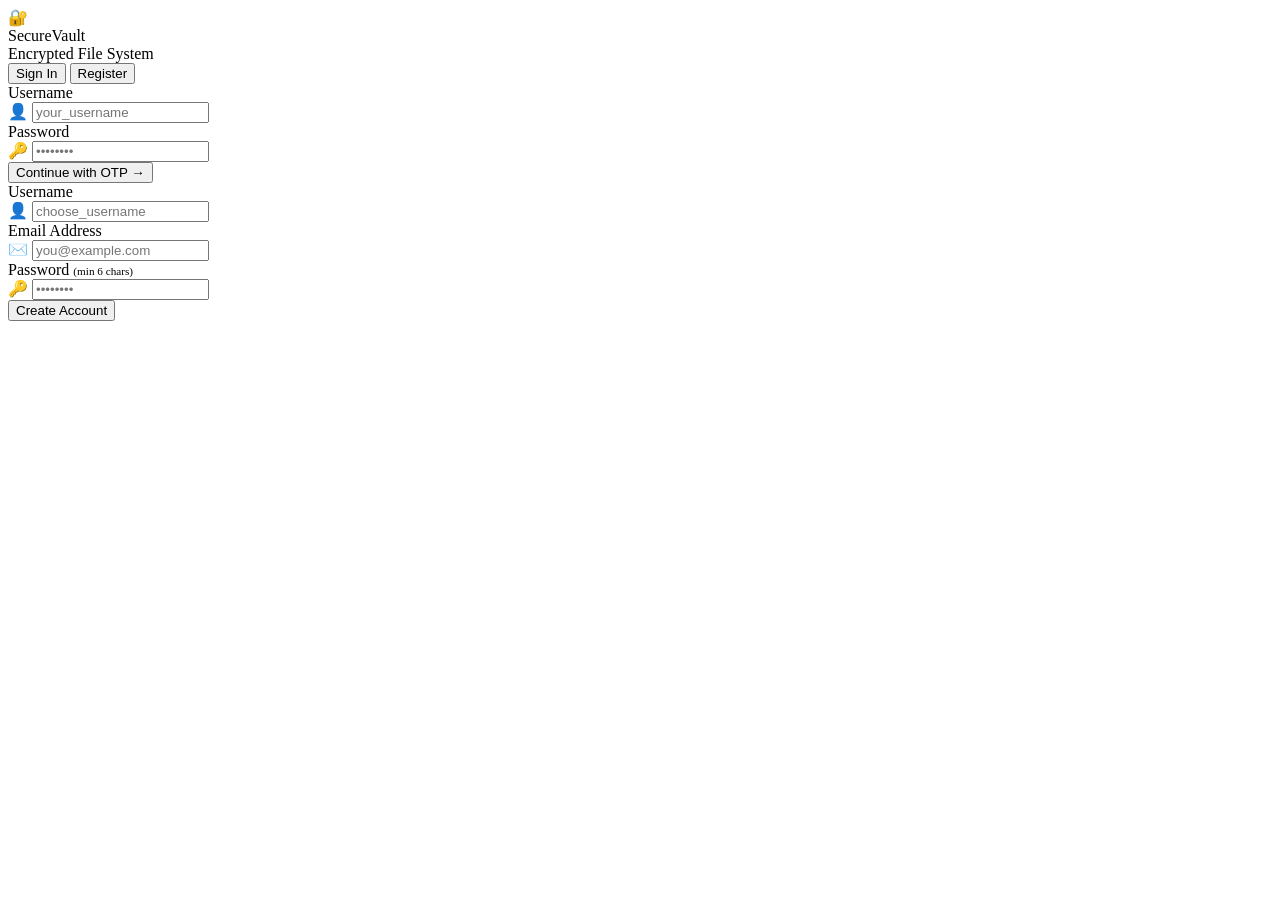
==== index.html @ e51d2312 "added frontend files to repo root" ====
<!DOCTYPE html>
<html lang="en">
<head>
  <meta charset="UTF-8" />
  <meta name="viewport" content="width=device-width, initial-scale=1.0" />
  <title>SecureVault — Sign In</title>
  <link rel="stylesheet" href="/css/style.css" />
</head>
<body>

<div class="bg-mesh" aria-hidden="true"></div>
<div id="toast-container"></div>

<div class="page-auth">
  <div class="glass-card auth-card fade-up">

    <!-- Logo -->
    <div class="logomark">
      <div class="logomark-icon">🔐</div>
      <div>
        <div class="logomark-name">SecureVault</div>
        <div class="logomark-tagline">Encrypted File System</div>
      </div>
    </div>

    <!-- Tabs -->
    <div class="auth-tabs" id="auth-tabs">
      <button class="tab-btn active" onclick="showTab('login')">Sign In</button>
      <button class="tab-btn"        onclick="showTab('register')">Register</button>
    </div>

    <!-- ── LOGIN PANEL ────────────────────────────────────────── -->
    <div class="tab-panel active" id="panel-login">

      <!-- Step 1: Credentials -->
      <div id="step-credentials">
        <div class="form-group">
          <label class="form-label">Username</label>
          <div class="input-wrap">
            <span class="input-icon">👤</span>
            <input class="form-input" type="text" id="login-username"
                   placeholder="your_username" autocomplete="username" />
          </div>
        </div>
        <div class="form-group">
          <label class="form-label">Password</label>
          <div class="input-wrap">
            <span class="input-icon">🔑</span>
            <input class="form-input" type="password" id="login-password"
                   placeholder="••••••••" autocomplete="current-password" />
          </div>
        </div>
        <button class="btn btn-primary" onclick="login()" id="btn-login">
          Continue with OTP →
        </button>
        <div class="alert" id="login-alert"></div>
      </div>

      <!-- Step 2: OTP — single clean input (Task 5 fix) -->
      <div id="step-otp" style="display:none;">

        <div class="info-box">
          <span class="info-box-icon">✉️</span>
          <span>A 6-digit OTP has been sent to your <strong>registered email</strong>.<br/>
          If email is not configured, check the server console.</span>
        </div>

        <div class="form-group">
          <label class="form-label">One-Time Password</label>
          <div class="input-wrap">
            <span class="input-icon">🔐</span>
            <input class="form-input otp-single" type="text" id="otp-code"
                   placeholder="000000" maxlength="6"
                   inputmode="numeric" autocomplete="one-time-code"
                   onkeydown="if(event.key==='Enter') verifyOTP()"
                   oninput="this.value=this.value.replace(/\D/g,'')" />
          </div>
        </div>

        <button class="btn btn-primary" onclick="verifyOTP()" id="btn-otp">
          Verify &amp; Sign In
        </button>
        <button class="btn btn-back" onclick="cancelOTP()">
          ← Back to credentials
        </button>
        <div class="alert" id="otp-alert"></div>
      </div>

    </div>

    <!-- ── REGISTER PANEL ─────────────────────────────────────── -->
    <div class="tab-panel" id="panel-register">
      <div class="form-group">
        <label class="form-label">Username</label>
        <div class="input-wrap">
          <span class="input-icon">👤</span>
          <input class="form-input" type="text" id="reg-username"
                 placeholder="choose_username" autocomplete="username" />
        </div>
      </div>
      <div class="form-group">
        <label class="form-label">Email Address</label>
        <div class="input-wrap">
          <span class="input-icon">✉️</span>
          <input class="form-input" type="email" id="reg-email"
                 placeholder="you@example.com" autocomplete="email" />
        </div>
      </div>
      <div class="form-group">
        <label class="form-label">
          Password
          <span style="color:var(--text-muted);font-size:.7rem;text-transform:none;letter-spacing:0;">(min 6 chars)</span>
        </label>
        <div class="input-wrap">
          <span class="input-icon">🔑</span>
          <input class="form-input" type="password" id="reg-password"
                 placeholder="••••••••" autocomplete="new-password" />
        </div>
      </div>
      <button class="btn btn-primary" onclick="register()" id="btn-register">
        Create Account
      </button>
      <div class="alert" id="register-alert"></div>
    </div>

  </div>
</div>

<script src="/js/auth.js"></script>
</body>
</html>
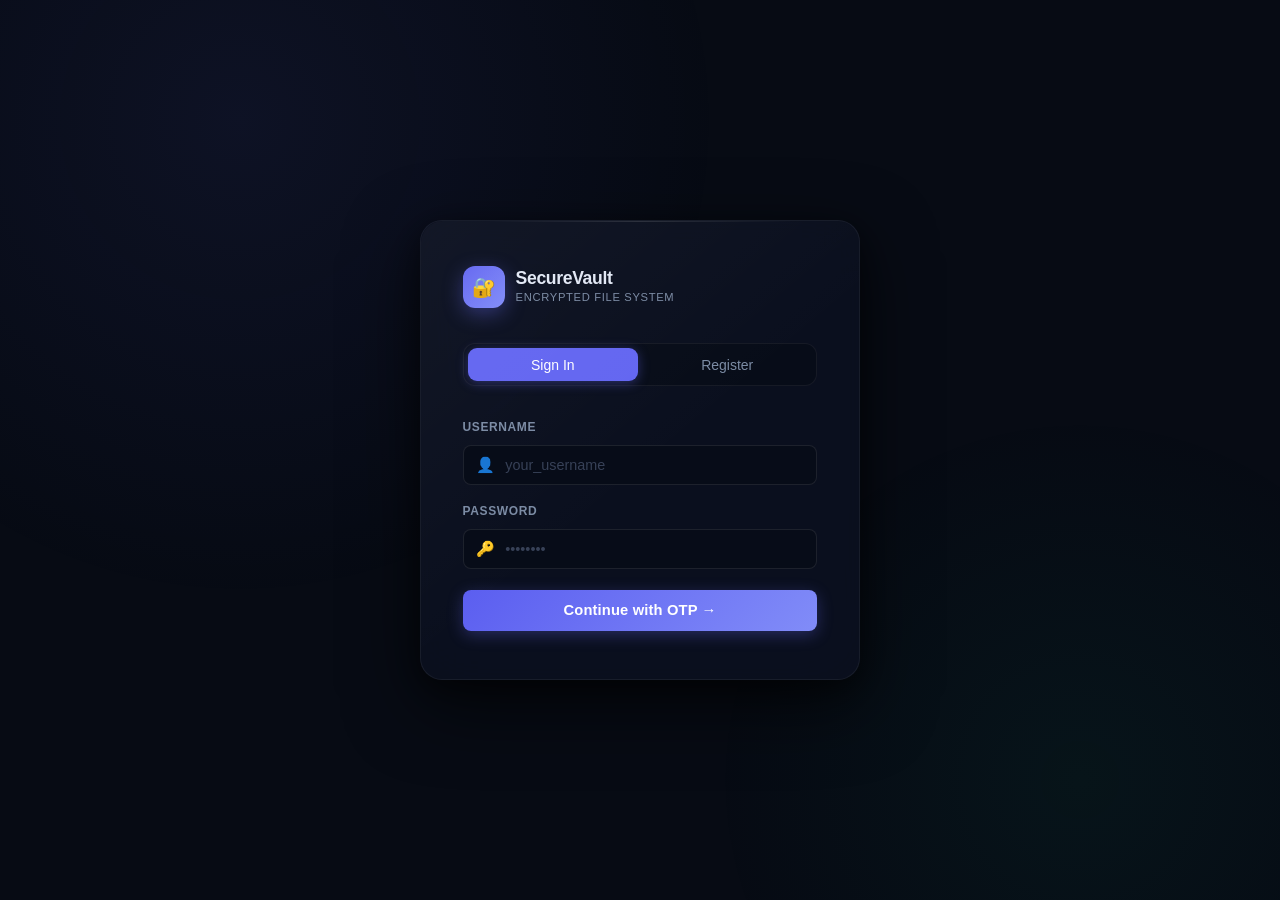
==== commit 22fef9f3: "fixed css and js paths for GitHub Pages" ====
--- a/index.html
+++ b/index.html
@@ -4,7 +4,7 @@
   <meta charset="UTF-8" />
   <meta name="viewport" content="width=device-width, initial-scale=1.0" />
   <title>SecureVault — Sign In</title>
-  <link rel="stylesheet" href="/css/style.css" />
+  <link rel="stylesheet" href="style.css">
 </head>
 <body>
 
@@ -126,6 +126,6 @@
   </div>
 </div>
 
-<script src="/js/auth.js"></script>
+<script src="auth.js"></script>
 </body>
 </html>
--- a/style.css
+++ b/style.css
@@ -0,0 +1,750 @@
+/* ═══════════════════════════════════════════════════════════
+   SECUREVAULT  —  Obsidian Glass Design System
+   Fonts: Outfit (display) + DM Sans (body) + DM Mono
+   Task 5: OTP grid removed; single .otp-single input used.
+   ═══════════════════════════════════════════════════════════ */
+
+@import url('https://fonts.googleapis.com/css2?family=Outfit:wght@300;400;500;600;700;800&family=DM+Sans:opsz,wght@9..40,300;9..40,400;9..40,500;9..40,600&family=DM+Mono:wght@400;500&display=swap');
+
+/* ── Design Tokens ───────────────────────────────────────── */
+:root {
+  --bg-base:    #070b14;
+  --bg-surface: rgba(12, 17, 31, 0.88);
+  --bg-raised:  rgba(18, 24, 42, 0.92);
+  --bg-input:   rgba(8, 12, 24, 0.85);
+  --bg-hover:   rgba(99, 102, 241, 0.06);
+
+  --indigo:        #6366f1;
+  --indigo-bright: #818cf8;
+  --indigo-dim:    rgba(99,102,241,0.13);
+  --indigo-glow:   rgba(99,102,241,0.3);
+
+  --green:      #10b981;
+  --green-dim:  rgba(16,185,129,0.11);
+  --red:        #ef4444;
+  --red-dim:    rgba(239,68,68,0.11);
+  --amber:      #f59e0b;
+  --amber-dim:  rgba(245,158,11,0.11);
+  --blue:       #38bdf8;
+
+  --text-primary:   #e2e8f5;
+  --text-secondary: #7b8ba4;
+  --text-muted:     #374157;
+  --text-inverse:   #060914;
+
+  --border:       rgba(255,255,255,0.06);
+  --border-med:   rgba(255,255,255,0.09);
+  --border-focus: rgba(99,102,241,0.5);
+
+  --font-display: 'Outfit', sans-serif;
+  --font-body:    'DM Sans', sans-serif;
+  --font-mono:    'DM Mono', monospace;
+
+  --ease:   cubic-bezier(0.16, 1, 0.3, 1);
+  --ease-s: cubic-bezier(0.4, 0, 0.2, 1);
+  --t1: 120ms;
+  --t2: 220ms;
+  --t3: 380ms;
+
+  --r-sm: 8px;
+  --r-md: 12px;
+  --r-lg: 16px;
+  --r-xl: 22px;
+  --r-full: 9999px;
+
+  --shadow-sm: 0 1px 4px rgba(0,0,0,0.5);
+  --shadow-md: 0 4px 24px rgba(0,0,0,0.55), 0 2px 8px rgba(0,0,0,0.3);
+  --shadow-lg: 0 24px 72px rgba(0,0,0,0.65), 0 8px 28px rgba(0,0,0,0.4);
+  --shadow-indigo: 0 0 0 3px rgba(99,102,241,0.14), 0 4px 20px rgba(99,102,241,0.25);
+}
+
+/* ── Reset ───────────────────────────────────────────────── */
+*, *::before, *::after { box-sizing: border-box; margin: 0; padding: 0; }
+html { scroll-behavior: smooth; }
+body {
+  font-family: var(--font-body);
+  font-size: 14.5px;
+  line-height: 1.65;
+  color: var(--text-primary);
+  background: var(--bg-base);
+  -webkit-font-smoothing: antialiased;
+  min-height: 100vh;
+}
+a { text-decoration: none; color: inherit; }
+button { font-family: var(--font-body); }
+::-webkit-scrollbar { width: 5px; height: 5px; }
+::-webkit-scrollbar-track { background: transparent; }
+::-webkit-scrollbar-thumb { background: rgba(99,102,241,0.22); border-radius: 10px; }
+::-webkit-scrollbar-thumb:hover { background: rgba(99,102,241,0.4); }
+
+/* ══════════════════════════════════════════════════════════
+   AMBIENT BACKGROUND
+   ══════════════════════════════════════════════════════════ */
+.bg-mesh {
+  position: fixed; inset: 0; z-index: 0; pointer-events: none; overflow: hidden;
+}
+.bg-mesh::before {
+  content: '';
+  position: absolute;
+  width: 1000px; height: 1000px; border-radius: 50%;
+  background: radial-gradient(ellipse, rgba(99,102,241,0.08) 0%, transparent 68%);
+  top: -380px; left: -260px;
+  animation: meshDrift1 20s ease-in-out infinite alternate;
+}
+.bg-mesh::after {
+  content: '';
+  position: absolute;
+  width: 800px; height: 800px; border-radius: 50%;
+  background: radial-gradient(ellipse, rgba(16,185,129,0.055) 0%, transparent 65%);
+  bottom: -280px; right: -200px;
+  animation: meshDrift2 25s ease-in-out infinite alternate;
+}
+@keyframes meshDrift1 { to { transform: translate(70px, 50px); } }
+@keyframes meshDrift2 { to { transform: translate(-55px,-70px); } }
+
+/* ══════════════════════════════════════════════════════════
+   AUTH PAGE
+   ══════════════════════════════════════════════════════════ */
+.page-auth {
+  min-height: 100vh;
+  display: flex; align-items: center; justify-content: center;
+  padding: 2rem 1rem;
+  position: relative; z-index: 1;
+}
+
+.glass-card {
+  background: var(--bg-surface);
+  backdrop-filter: blur(32px) saturate(180%);
+  -webkit-backdrop-filter: blur(32px) saturate(180%);
+  border: 1px solid var(--border);
+  border-radius: var(--r-xl);
+  box-shadow: var(--shadow-lg);
+  position: relative; overflow: hidden;
+}
+.glass-card::before {
+  content: '';
+  position: absolute; inset: 0; border-radius: inherit;
+  background: linear-gradient(140deg, rgba(255,255,255,0.035) 0%, transparent 55%);
+  pointer-events: none;
+}
+.glass-card::after {
+  content: '';
+  position: absolute; top: 0; left: 15%; right: 15%; height: 1px;
+  background: linear-gradient(90deg, transparent, rgba(255,255,255,0.12), transparent);
+}
+
+.auth-card {
+  width: 100%; max-width: 440px;
+  padding: 2.8rem 2.6rem 3rem;
+}
+
+/* ── Logomark ────────────────────────────────────────────── */
+.logomark {
+  display: flex; align-items: center; gap: 11px;
+  margin-bottom: 2.2rem;
+}
+.logomark-icon {
+  width: 42px; height: 42px; border-radius: 12px;
+  background: linear-gradient(135deg, #6366f1 0%, #818cf8 100%);
+  display: grid; place-items: center; font-size: 19px;
+  box-shadow: 0 6px 20px rgba(99,102,241,0.38);
+  flex-shrink: 0;
+}
+.logomark-name {
+  font-family: var(--font-display);
+  font-size: 1.1rem; font-weight: 700;
+  color: var(--text-primary); letter-spacing: -0.02em;
+  line-height: 1.15;
+}
+.logomark-tagline {
+  font-size: 0.7rem; color: var(--text-secondary);
+  letter-spacing: 0.06em; text-transform: uppercase;
+}
+
+/* ── Tabs ────────────────────────────────────────────────── */
+.auth-tabs {
+  display: flex;
+  background: var(--bg-input);
+  border: 1px solid var(--border);
+  border-radius: var(--r-md);
+  padding: 4px; gap: 4px;
+  margin-bottom: 2rem;
+}
+.tab-btn {
+  flex: 1; background: transparent; border: none;
+  border-radius: 9px; color: var(--text-secondary);
+  font-family: var(--font-body); font-size: 0.875rem; font-weight: 500;
+  padding: 0.52rem 1rem; cursor: pointer;
+  transition: all var(--t2) var(--ease-s);
+}
+.tab-btn:not(.active):hover { color: var(--text-primary); }
+.tab-btn.active {
+  background: var(--indigo); color: #fff;
+  box-shadow: 0 2px 12px rgba(99,102,241,0.38);
+}
+.tab-panel { display: none; }
+.tab-panel.active { display: block; animation: fadeUp var(--t2) var(--ease); }
+
+/* ── Form Elements ───────────────────────────────────────── */
+.form-group { margin-bottom: 1.1rem; }
+.form-label {
+  display: flex; align-items: center; gap: 6px;
+  font-size: 0.75rem; font-weight: 600;
+  color: var(--text-secondary);
+  letter-spacing: 0.05em; text-transform: uppercase;
+  margin-bottom: 7px;
+}
+.input-wrap { position: relative; }
+.input-icon {
+  position: absolute; left: 13px; top: 50%;
+  transform: translateY(-50%);
+  color: var(--text-muted); font-size: 15px; pointer-events: none;
+  transition: color var(--t1);
+}
+.input-wrap:focus-within .input-icon { color: var(--indigo-bright); }
+
+.form-input {
+  width: 100%;
+  background: var(--bg-input);
+  border: 1px solid var(--border-med);
+  border-radius: var(--r-sm);
+  color: var(--text-primary);
+  font-family: var(--font-body); font-size: 0.9rem;
+  padding: 0.68rem 0.95rem 0.68rem 2.6rem;
+  outline: none;
+  transition: border-color var(--t1), box-shadow var(--t1), background var(--t1);
+  appearance: none;
+}
+.form-input.no-icon { padding-left: 0.95rem; }
+.form-input::placeholder { color: var(--text-muted); }
+.form-input:hover  { border-color: rgba(255,255,255,0.12); }
+.form-input:focus  {
+  border-color: var(--border-focus);
+  box-shadow: 0 0 0 3px rgba(99,102,241,0.1);
+  background: rgba(8,12,24,0.98);
+}
+select.form-input { cursor: pointer; padding-right: 2rem;
+  background-image: url("data:image/svg+xml,%3Csvg xmlns='http://www.w3.org/2000/svg' width='12' height='8' fill='none'%3E%3Cpath d='M1 1l5 5 5-5' stroke='%237b8ba4' stroke-width='1.5' stroke-linecap='round' stroke-linejoin='round'/%3E%3C/svg%3E");
+  background-repeat: no-repeat; background-position: right 12px center;
+}
+
+/* ── Task 5: OTP Single Input ────────────────────────────── */
+/* Replace the old 6-cell grid with a single styled field    */
+.otp-single {
+  text-align: center;
+  letter-spacing: 0.35em;
+  font-family: var(--font-display);
+  font-size: 1.25rem;
+  font-weight: 600;
+  /* inherits all .form-input styles */
+}
+.otp-single::placeholder { letter-spacing: 0.1em; font-size: 0.9rem; font-weight: 400; }
+
+/* ── Buttons ─────────────────────────────────────────────── */
+.btn {
+  display: inline-flex; align-items: center; justify-content: center;
+  gap: 7px; border-radius: var(--r-sm); border: 1px solid transparent;
+  font-family: var(--font-body); font-size: 0.875rem; font-weight: 600;
+  padding: 0.66rem 1.3rem; cursor: pointer;
+  transition: all var(--t2) var(--ease-s);
+  white-space: nowrap; position: relative; overflow: hidden;
+  letter-spacing: 0.01em;
+}
+.btn::after {
+  content: ''; position: absolute; inset: 0;
+  background: rgba(255,255,255,0); transition: background var(--t1);
+}
+.btn:hover:not(:disabled)::after  { background: rgba(255,255,255,0.045); }
+.btn:active:not(:disabled)::after { background: rgba(255,255,255,0.09); }
+.btn:active:not(:disabled)        { transform: scale(0.985); }
+.btn:disabled { opacity: 0.4; cursor: not-allowed; pointer-events: none; }
+
+.btn-primary {
+  background: linear-gradient(135deg, #5b5ef0 0%, #818cf8 100%);
+  color: #fff; border: none; width: 100%;
+  padding: 0.78rem; font-size: 0.92rem;
+  box-shadow: 0 4px 16px rgba(99,102,241,0.32);
+  margin-top: 0.2rem;
+}
+.btn-primary:hover:not(:disabled) {
+  box-shadow: 0 6px 24px rgba(99,102,241,0.5);
+  transform: translateY(-1px);
+}
+
+.btn-ghost {
+  background: transparent; border-color: var(--border-med);
+  color: var(--text-secondary);
+}
+.btn-ghost:hover:not(:disabled) { border-color: rgba(255,255,255,0.14); color: var(--text-primary); }
+
+.btn-danger {
+  background: var(--red-dim); border-color: rgba(239,68,68,0.28); color: var(--red);
+}
+.btn-danger:hover:not(:disabled) { background: var(--red); color: #fff; border-color: var(--red); }
+
+.btn-success {
+  background: var(--green-dim); border-color: rgba(16,185,129,0.28); color: var(--green);
+}
+.btn-success:hover:not(:disabled) { background: var(--green); color: var(--text-inverse); border-color: var(--green); }
+
+.btn-share {
+  background: var(--amber-dim); border-color: rgba(245,158,11,0.28); color: var(--amber);
+}
+.btn-share:hover:not(:disabled) { background: var(--amber); color: var(--text-inverse); border-color: var(--amber); }
+
+.btn-back {
+  background: transparent; border-color: var(--border-med);
+  color: var(--text-secondary); width: 100%;
+  margin-top: 0.5rem; font-size: 0.84rem;
+}
+.btn-back:hover:not(:disabled) { color: var(--text-primary); }
+
+.btn-sm { padding: 0.42rem 0.88rem; font-size: 0.8rem; border-radius: 7px; }
+
+/* ── Info / Alert Boxes ──────────────────────────────────── */
+.info-box {
+  display: flex; align-items: flex-start; gap: 10px;
+  background: rgba(99,102,241,0.07); border: 1px solid rgba(99,102,241,0.18);
+  border-radius: var(--r-sm); padding: 0.78rem 1rem;
+  font-size: 0.82rem; color: #a5b4fc; line-height: 1.5;
+  margin-bottom: 1.25rem;
+}
+.info-box-icon { font-size: 15px; flex-shrink: 0; margin-top: 1px; }
+
+.alert {
+  display: none; align-items: flex-start; gap: 9px;
+  padding: 0.72rem 1rem; border-radius: var(--r-sm);
+  font-size: 0.82rem; margin-top: 0.9rem; border: 1px solid;
+  animation: fadeUp var(--t2) var(--ease);
+}
+.alert.show { display: flex; }
+.alert-success { background: var(--green-dim); border-color: rgba(16,185,129,0.28); color: #6ee7b7; }
+.alert-error   { background: var(--red-dim);   border-color: rgba(239,68,68,0.28);  color: #fca5a5; }
+.alert-info    { background: var(--indigo-dim); border-color: rgba(99,102,241,0.28); color: #a5b4fc; }
+
+/* ══════════════════════════════════════════════════════════
+   TOAST SYSTEM
+   ══════════════════════════════════════════════════════════ */
+#toast-container {
+  position: fixed; top: 18px; right: 18px;
+  z-index: 9999;
+  display: flex; flex-direction: column; gap: 9px;
+  pointer-events: none;
+}
+.toast {
+  display: flex; align-items: flex-start; gap: 11px;
+  padding: 0.95rem 1.1rem;
+  border-radius: var(--r-md);
+  background: rgba(10, 14, 28, 0.97);
+  backdrop-filter: blur(24px); -webkit-backdrop-filter: blur(24px);
+  border: 1px solid var(--border-med);
+  box-shadow: var(--shadow-lg);
+  min-width: 300px; max-width: 370px;
+  pointer-events: all;
+  animation: toastSlideIn var(--t3) var(--ease) forwards;
+  position: relative; overflow: hidden;
+}
+.toast::before {
+  content: ''; position: absolute; top: 0; left: 0; right: 0; height: 2px;
+}
+.toast-success::before { background: linear-gradient(90deg, transparent, var(--green), transparent); }
+.toast-error::before   { background: linear-gradient(90deg, transparent, var(--red),   transparent); }
+.toast-info::before    { background: linear-gradient(90deg, transparent, var(--indigo),transparent); }
+.toast-warning::before { background: linear-gradient(90deg, transparent, var(--amber),  transparent); }
+.toast.removing { animation: toastSlideOut var(--t2) var(--ease-s) forwards; }
+.toast-icon { font-size: 17px; flex-shrink: 0; margin-top: 1px; }
+.toast-success .toast-icon { color: var(--green); }
+.toast-error   .toast-icon { color: var(--red); }
+.toast-info    .toast-icon { color: var(--indigo-bright); }
+.toast-warning .toast-icon { color: var(--amber); }
+.toast-body { flex: 1; min-width: 0; }
+.toast-title { font-weight: 600; font-size: 0.855rem; color: var(--text-primary); line-height: 1.3; }
+.toast-msg   { font-size: 0.78rem; color: var(--text-secondary); margin-top: 2px; line-height: 1.45; }
+.toast-close {
+  background: none; border: none; color: var(--text-muted);
+  cursor: pointer; font-size: 14px; padding: 0; flex-shrink: 0;
+  transition: color var(--t1); margin-top: 1px;
+}
+.toast-close:hover { color: var(--text-primary); }
+.toast-progress {
+  position: absolute; bottom: 0; left: 0; height: 2px;
+  animation: shrinkBar 4.5s linear forwards;
+}
+.toast-success .toast-progress { background: var(--green); }
+.toast-error   .toast-progress { background: var(--red); }
+.toast-info    .toast-progress { background: var(--indigo); }
+.toast-warning .toast-progress { background: var(--amber); }
+@keyframes toastSlideIn  {
+  from { opacity: 0; transform: translateX(24px) scale(0.95); }
+  to   { opacity: 1; transform: translateX(0)    scale(1); }
+}
+@keyframes toastSlideOut {
+  to   { opacity: 0; transform: translateX(24px) scale(0.95); }
+}
+@keyframes shrinkBar { from { width: 100%; } to { width: 0%; } }
+
+/* ══════════════════════════════════════════════════════════
+   DASHBOARD LAYOUT
+   ══════════════════════════════════════════════════════════ */
+.dashboard-layout {
+  display: flex; min-height: 100vh; position: relative; z-index: 1;
+}
+
+/* ── Sidebar ─────────────────────────────────────────────── */
+.sidebar {
+  width: 234px; flex-shrink: 0;
+  background: var(--bg-surface);
+  backdrop-filter: blur(24px); -webkit-backdrop-filter: blur(24px);
+  border-right: 1px solid var(--border);
+  display: flex; flex-direction: column;
+  padding: 1.4rem 0.9rem;
+  position: sticky; top: 0; height: 100vh;
+  overflow-y: auto;
+}
+.sidebar-logo {
+  display: flex; align-items: center; gap: 10px;
+  padding: 0.15rem 0.5rem 1.5rem;
+  border-bottom: 1px solid var(--border);
+  margin-bottom: 1.4rem;
+}
+.sidebar-logo-icon {
+  width: 34px; height: 34px; border-radius: 10px;
+  background: linear-gradient(135deg, #6366f1, #818cf8);
+  display: grid; place-items: center; font-size: 16px;
+  box-shadow: 0 3px 12px rgba(99,102,241,0.34);
+  flex-shrink: 0;
+}
+.sidebar-logo-name {
+  font-family: var(--font-display);
+  font-size: 0.95rem; font-weight: 700;
+  color: var(--text-primary); letter-spacing: -0.02em;
+}
+.sidebar-section-label {
+  font-size: 0.67rem; font-weight: 600;
+  letter-spacing: 0.1em; text-transform: uppercase;
+  color: var(--text-muted); padding: 0 0.6rem; margin-bottom: 0.4rem;
+}
+.sidebar-nav { display: flex; flex-direction: column; gap: 2px; margin-bottom: 1.5rem; }
+.sidebar-item {
+  display: flex; align-items: center; gap: 10px;
+  padding: 0.58rem 0.75rem; border-radius: var(--r-sm);
+  color: var(--text-secondary); font-size: 0.875rem; font-weight: 500;
+  cursor: pointer; transition: all var(--t1);
+  border: 1px solid transparent; user-select: none;
+}
+.sidebar-item:hover { background: var(--bg-hover); color: var(--text-primary); border-color: var(--border); }
+.sidebar-item.active {
+  background: var(--indigo-dim); color: var(--indigo-bright);
+  border-color: rgba(99,102,241,0.18);
+}
+.sidebar-item-icon { font-size: 16px; flex-shrink: 0; }
+.sidebar-item-badge {
+  margin-left: auto; background: var(--indigo); color: #fff;
+  font-size: 0.68rem; font-weight: 700; padding: 1px 7px;
+  border-radius: var(--r-full); min-width: 20px; text-align: center;
+}
+.sidebar-spacer { flex: 1; }
+.sidebar-footer { border-top: 1px solid var(--border); padding-top: 1rem; }
+.user-pill {
+  display: flex; align-items: center; gap: 9px;
+  padding: 0.55rem 0.75rem; border-radius: var(--r-sm);
+  border: 1px solid var(--border); background: var(--bg-input);
+  margin-bottom: 0.6rem;
+}
+.user-avatar {
+  width: 28px; height: 28px; border-radius: 50%;
+  background: linear-gradient(135deg, #6366f1, #10b981);
+  display: grid; place-items: center;
+  font-size: 11px; font-weight: 700; color: #fff; flex-shrink: 0;
+}
+.user-name {
+  font-size: 0.82rem; font-weight: 600; color: var(--text-primary);
+  flex: 1; overflow: hidden; text-overflow: ellipsis; white-space: nowrap;
+}
+.logout-btn {
+  width: 100%; background: transparent;
+  border: 1px solid var(--border); border-radius: var(--r-sm);
+  color: var(--text-secondary); font-family: var(--font-body);
+  font-size: 0.82rem; font-weight: 500; padding: 0.5rem 0.75rem;
+  cursor: pointer; display: flex; align-items: center; gap: 8px;
+  transition: all var(--t1);
+}
+.logout-btn:hover { color: var(--red); border-color: rgba(239,68,68,0.3); background: var(--red-dim); }
+
+/* ── Main Panel ──────────────────────────────────────────── */
+.dash-main { flex: 1; min-width: 0; display: flex; flex-direction: column; }
+.dash-topbar {
+  display: flex; align-items: center; justify-content: space-between;
+  padding: 1rem 2rem;
+  border-bottom: 1px solid var(--border);
+  background: var(--bg-surface);
+  backdrop-filter: blur(16px); -webkit-backdrop-filter: blur(16px);
+  position: sticky; top: 0; z-index: 50;
+}
+.dash-page-title {
+  font-family: var(--font-display);
+  font-size: 1rem; font-weight: 700;
+  color: var(--text-primary); letter-spacing: -0.02em;
+}
+.dash-page-sub { font-size: 0.76rem; color: var(--text-secondary); margin-top: 1px; }
+.dash-topbar-right { display: flex; align-items: center; gap: 10px; }
+.dash-content { padding: 2rem; flex: 1; }
+
+/* ── Stats ───────────────────────────────────────────────── */
+.stats-row {
+  display: grid; grid-template-columns: repeat(3, 1fr);
+  gap: 1rem; margin-bottom: 1.8rem;
+}
+.stat-card {
+  background: var(--bg-surface);
+  backdrop-filter: blur(16px); -webkit-backdrop-filter: blur(16px);
+  border: 1px solid var(--border); border-radius: var(--r-lg);
+  padding: 1.2rem 1.4rem;
+  display: flex; align-items: center; gap: 14px;
+  transition: border-color var(--t1), transform var(--t2);
+}
+.stat-card:hover { border-color: var(--border-med); transform: translateY(-1px); }
+.stat-icon {
+  width: 42px; height: 42px; border-radius: var(--r-sm);
+  display: grid; place-items: center; font-size: 19px; flex-shrink: 0;
+}
+.stat-icon-indigo { background: var(--indigo-dim); }
+.stat-icon-green  { background: var(--green-dim); }
+.stat-icon-amber  { background: var(--amber-dim); }
+.stat-label { font-size: 0.72rem; color: var(--text-secondary); font-weight: 500; text-transform: uppercase; letter-spacing: 0.05em; }
+.stat-value { font-family: var(--font-display); font-size: 1.55rem; font-weight: 700; color: var(--text-primary); letter-spacing: -0.04em; line-height: 1.15; }
+
+/* ── Section Card ────────────────────────────────────────── */
+.section-card {
+  background: var(--bg-surface);
+  backdrop-filter: blur(16px); -webkit-backdrop-filter: blur(16px);
+  border: 1px solid var(--border); border-radius: var(--r-lg);
+  padding: 1.65rem; margin-bottom: 1.5rem;
+}
+.section-header {
+  display: flex; align-items: center; justify-content: space-between;
+  margin-bottom: 1.3rem;
+}
+.section-title {
+  font-family: var(--font-display);
+  font-size: 0.92rem; font-weight: 700;
+  color: var(--text-primary); letter-spacing: -0.01em;
+  display: flex; align-items: center; gap: 8px;
+}
+.section-dot {
+  width: 7px; height: 7px; border-radius: 50%;
+  background: var(--indigo); box-shadow: 0 0 8px var(--indigo);
+}
+
+/* ── Drop Zone ───────────────────────────────────────────── */
+.drop-zone {
+  border: 2px dashed rgba(99,102,241,0.22);
+  border-radius: var(--r-md); padding: 1.8rem 1.5rem;
+  text-align: center; cursor: pointer;
+  transition: all var(--t2) var(--ease-s);
+  background: rgba(99,102,241,0.025);
+  position: relative; margin-bottom: 1rem;
+}
+.drop-zone:hover, .drop-zone.drag-over {
+  border-color: rgba(99,102,241,0.48); background: rgba(99,102,241,0.07);
+}
+.drop-zone input[type="file"] {
+  position: absolute; inset: 0; opacity: 0;
+  cursor: pointer; width: 100%; height: 100%;
+}
+.drop-icon { font-size: 1.8rem; margin-bottom: 0.5rem; }
+.drop-text { color: var(--text-secondary); font-size: 0.875rem; line-height: 1.4; }
+.drop-text strong { color: var(--indigo-bright); }
+.drop-hint { color: var(--text-muted); font-size: 0.74rem; margin-top: 4px; }
+.drop-filename { display: none; margin-top: 0.5rem; font-size: 0.82rem; color: var(--green); font-weight: 500; }
+.upload-controls {
+  display: grid; grid-template-columns: 1fr auto; gap: 0.9rem; align-items: end;
+}
+@media (max-width: 560px) { .upload-controls { grid-template-columns: 1fr; } }
+
+/* ── File Table ──────────────────────────────────────────── */
+.file-table-wrap { overflow-x: auto; }
+table { width: 100%; border-collapse: collapse; }
+thead th {
+  padding: 0.62rem 1rem; text-align: left;
+  font-size: 0.7rem; font-weight: 600;
+  letter-spacing: 0.09em; text-transform: uppercase;
+  color: var(--text-muted); border-bottom: 1px solid var(--border);
+  white-space: nowrap;
+}
+tbody tr {
+  border-bottom: 1px solid rgba(255,255,255,0.04);
+  transition: background var(--t1);
+}
+tbody tr:last-child { border-bottom: none; }
+tbody tr:hover { background: var(--bg-hover); }
+tbody td { padding: 0.85rem 1rem; vertical-align: middle; font-size: 0.875rem; }
+.td-name-wrap { display: flex; align-items: center; gap: 10px; }
+.file-icon-wrap {
+  width: 32px; height: 32px; border-radius: 8px;
+  background: var(--indigo-dim);
+  border: 1px solid rgba(99,102,241,0.18);
+  display: grid; place-items: center; font-size: 14px; flex-shrink: 0;
+}
+.file-label { color: var(--text-primary); font-weight: 500; }
+.file-name-full {
+  max-width: 200px; overflow: hidden;
+  text-overflow: ellipsis; white-space: nowrap;
+  display: block;
+}
+.td-meta { color: var(--text-secondary); font-family: var(--font-mono); font-size: 0.79rem; }
+.td-actions { display: flex; gap: 5px; align-items: center; flex-wrap: wrap; }
+
+/* ── Badges ──────────────────────────────────────────────── */
+.badge {
+  display: inline-flex; align-items: center; gap: 4px;
+  padding: 0.22rem 0.65rem; border-radius: var(--r-full);
+  font-size: 0.71rem; font-weight: 600;
+  letter-spacing: 0.02em; border: 1px solid; white-space: nowrap;
+}
+.badge-expired { background: var(--red-dim);   border-color: rgba(239,68,68,0.28);  color: #fca5a5; }
+.badge-expiry  { background: var(--amber-dim); border-color: rgba(245,158,11,0.28); color: #fcd34d; }
+.badge-active  { background: var(--green-dim); border-color: rgba(16,185,129,0.28); color: #6ee7b7; }
+
+/* ── Empty State ─────────────────────────────────────────── */
+.empty-state {
+  display: flex; flex-direction: column;
+  align-items: center; justify-content: center;
+  padding: 4rem 2rem; text-align: center;
+}
+.empty-icon-wrap {
+  width: 68px; height: 68px; border-radius: 18px;
+  background: var(--indigo-dim); border: 1px solid rgba(99,102,241,0.18);
+  display: grid; place-items: center; font-size: 30px;
+  margin-bottom: 1.2rem;
+}
+.empty-title { font-family: var(--font-display); font-size: 1rem; font-weight: 700; color: var(--text-primary); margin-bottom: 0.4rem; }
+.empty-desc { font-size: 0.84rem; color: var(--text-secondary); max-width: 270px; line-height: 1.5; }
+
+/* ── Spinner ─────────────────────────────────────────────── */
+.spinner {
+  display: inline-block;
+  width: 16px; height: 16px;
+  border: 2px solid rgba(255,255,255,0.1);
+  border-top-color: currentColor;
+  border-radius: 50%;
+  animation: spin 0.65s linear infinite;
+  flex-shrink: 0;
+}
+.spinner-lg { width: 28px; height: 28px; border-width: 3px; }
+@keyframes spin { to { transform: rotate(360deg); } }
+
+/* ══════════════════════════════════════════════════════════
+   MODAL
+   ══════════════════════════════════════════════════════════ */
+.modal-overlay {
+  position: fixed; inset: 0;
+  background: rgba(4, 7, 18, 0.78);
+  backdrop-filter: blur(10px); -webkit-backdrop-filter: blur(10px);
+  display: none; align-items: center; justify-content: center;
+  z-index: 999; padding: 1rem;
+}
+.modal-overlay.open { display: flex; animation: fadeIn var(--t2) var(--ease-s); }
+.modal {
+  width: 100%; max-width: 420px;
+  background: rgba(11, 15, 30, 0.98);
+  backdrop-filter: blur(36px); -webkit-backdrop-filter: blur(36px);
+  border: 1px solid var(--border-med);
+  border-radius: var(--r-xl); padding: 2.1rem;
+  box-shadow: var(--shadow-lg), 0 0 60px rgba(99,102,241,0.07);
+  animation: modalIn var(--t3) var(--ease);
+  position: relative; overflow: hidden;
+}
+.modal::after {
+  content: ''; position: absolute;
+  top: 0; left: 15%; right: 15%; height: 1px;
+  background: linear-gradient(90deg, transparent, rgba(99,102,241,0.35), transparent);
+}
+@keyframes modalIn {
+  from { opacity: 0; transform: scale(0.93) translateY(14px); }
+  to   { opacity: 1; transform: scale(1)    translateY(0); }
+}
+.modal-header {
+  display: flex; align-items: flex-start; justify-content: space-between;
+  margin-bottom: 1.5rem; gap: 1rem;
+}
+.modal-title { font-family: var(--font-display); font-size: 1.05rem; font-weight: 700; color: var(--text-primary); letter-spacing: -0.02em; }
+.modal-sub { font-size: 0.78rem; color: var(--text-secondary); margin-top: 3px; }
+.modal-close {
+  background: var(--bg-input); border: 1px solid var(--border);
+  border-radius: 7px; color: var(--text-secondary);
+  width: 30px; height: 30px; display: grid; place-items: center;
+  cursor: pointer; font-size: 14px; transition: all var(--t1); flex-shrink: 0;
+}
+.modal-close:hover { color: var(--text-primary); border-color: var(--border-med); }
+
+.share-url-box {
+  display: none; margin-top: 1rem;
+  background: var(--bg-input); border: 1px solid rgba(16,185,129,0.28);
+  border-radius: var(--r-sm); padding: 0.9rem 1rem;
+  animation: fadeUp var(--t2) var(--ease);
+}
+.share-url-box.show { display: block; }
+.share-url-label { font-size: 0.67rem; font-weight: 600; text-transform: uppercase; letter-spacing: 0.1em; color: var(--green); margin-bottom: 6px; }
+#share-url-text { font-family: var(--font-mono); font-size: 0.78rem; color: var(--text-primary); word-break: break-all; line-height: 1.55; }
+.copy-btn {
+  margin-top: 0.6rem; background: var(--green-dim);
+  border: 1px solid rgba(16,185,129,0.28); border-radius: 6px;
+  color: var(--green); font-size: 0.75rem; font-weight: 600;
+  padding: 0.38rem 0.8rem; cursor: pointer;
+  transition: all var(--t1); font-family: var(--font-body);
+}
+.copy-btn:hover { background: var(--green); color: var(--text-inverse); }
+
+/* ══════════════════════════════════════════════════════════
+   SHARE PAGE
+   ══════════════════════════════════════════════════════════ */
+.share-card { max-width: 400px; padding: 2.5rem 2.4rem 2.8rem; }
+.file-preview-block {
+  background: var(--bg-input); border: 1px solid var(--border);
+  border-radius: var(--r-md); padding: 1.1rem 1.2rem;
+  margin-bottom: 1.6rem; display: flex; align-items: center; gap: 14px;
+}
+.file-preview-icon {
+  width: 46px; height: 46px; border-radius: var(--r-sm);
+  background: var(--indigo-dim); border: 1px solid rgba(99,102,241,0.22);
+  display: grid; place-items: center; font-size: 21px; flex-shrink: 0;
+}
+.file-preview-name { font-weight: 600; font-size: 0.9rem; color: var(--text-primary); margin-bottom: 4px; word-break: break-all; }
+.file-preview-meta { font-size: 0.74rem; color: var(--text-secondary); }
+.expiry-note { display: inline-flex; align-items: center; gap: 4px; font-size: 0.72rem; color: var(--amber); margin-top: 3px; }
+
+/* ══════════════════════════════════════════════════════════
+   ANIMATIONS + UTILITIES
+   ══════════════════════════════════════════════════════════ */
+@keyframes fadeUp {
+  from { opacity: 0; transform: translateY(10px); }
+  to   { opacity: 1; transform: translateY(0); }
+}
+@keyframes fadeIn {
+  from { opacity: 0; }
+  to   { opacity: 1; }
+}
+.fade-up { animation: fadeUp var(--t3) var(--ease); }
+
+/* Staggered table row entrance */
+tbody tr { animation: fadeUp 0.28s var(--ease) backwards; }
+tbody tr:nth-child(1) { animation-delay: 0.04s; }
+tbody tr:nth-child(2) { animation-delay: 0.08s; }
+tbody tr:nth-child(3) { animation-delay: 0.12s; }
+tbody tr:nth-child(4) { animation-delay: 0.16s; }
+tbody tr:nth-child(5) { animation-delay: 0.20s; }
+tbody tr:nth-child(6) { animation-delay: 0.24s; }
+tbody tr:nth-child(7) { animation-delay: 0.28s; }
+
+/* ── Responsive ──────────────────────────────────────────── */
+@media (max-width: 768px) {
+  .sidebar { display: none; }
+  .stats-row { grid-template-columns: 1fr 1fr; }
+  .dash-content { padding: 1.25rem; }
+  .dash-topbar  { padding: 0.9rem 1.25rem; }
+}
+@media (max-width: 480px) {
+  .stats-row { grid-template-columns: 1fr; }
+  .auth-card { padding: 2rem 1.5rem; }
+}
